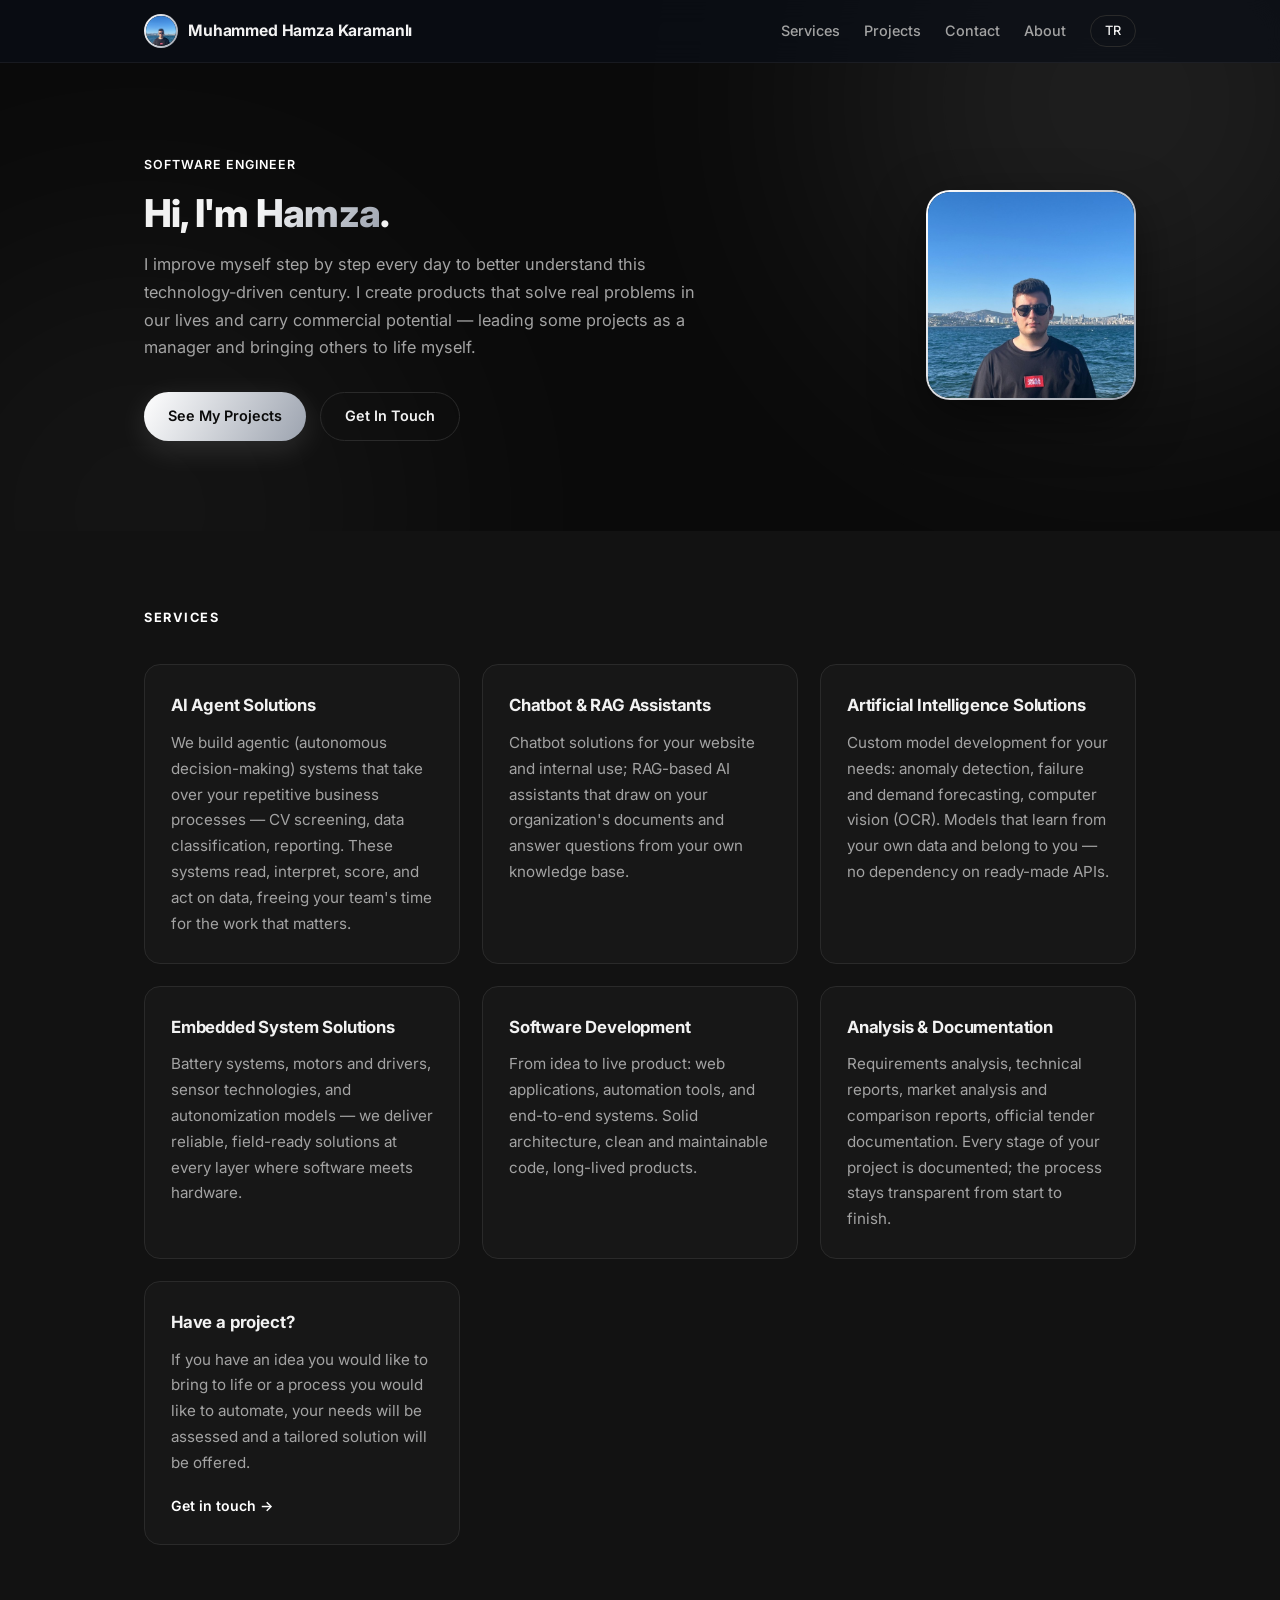
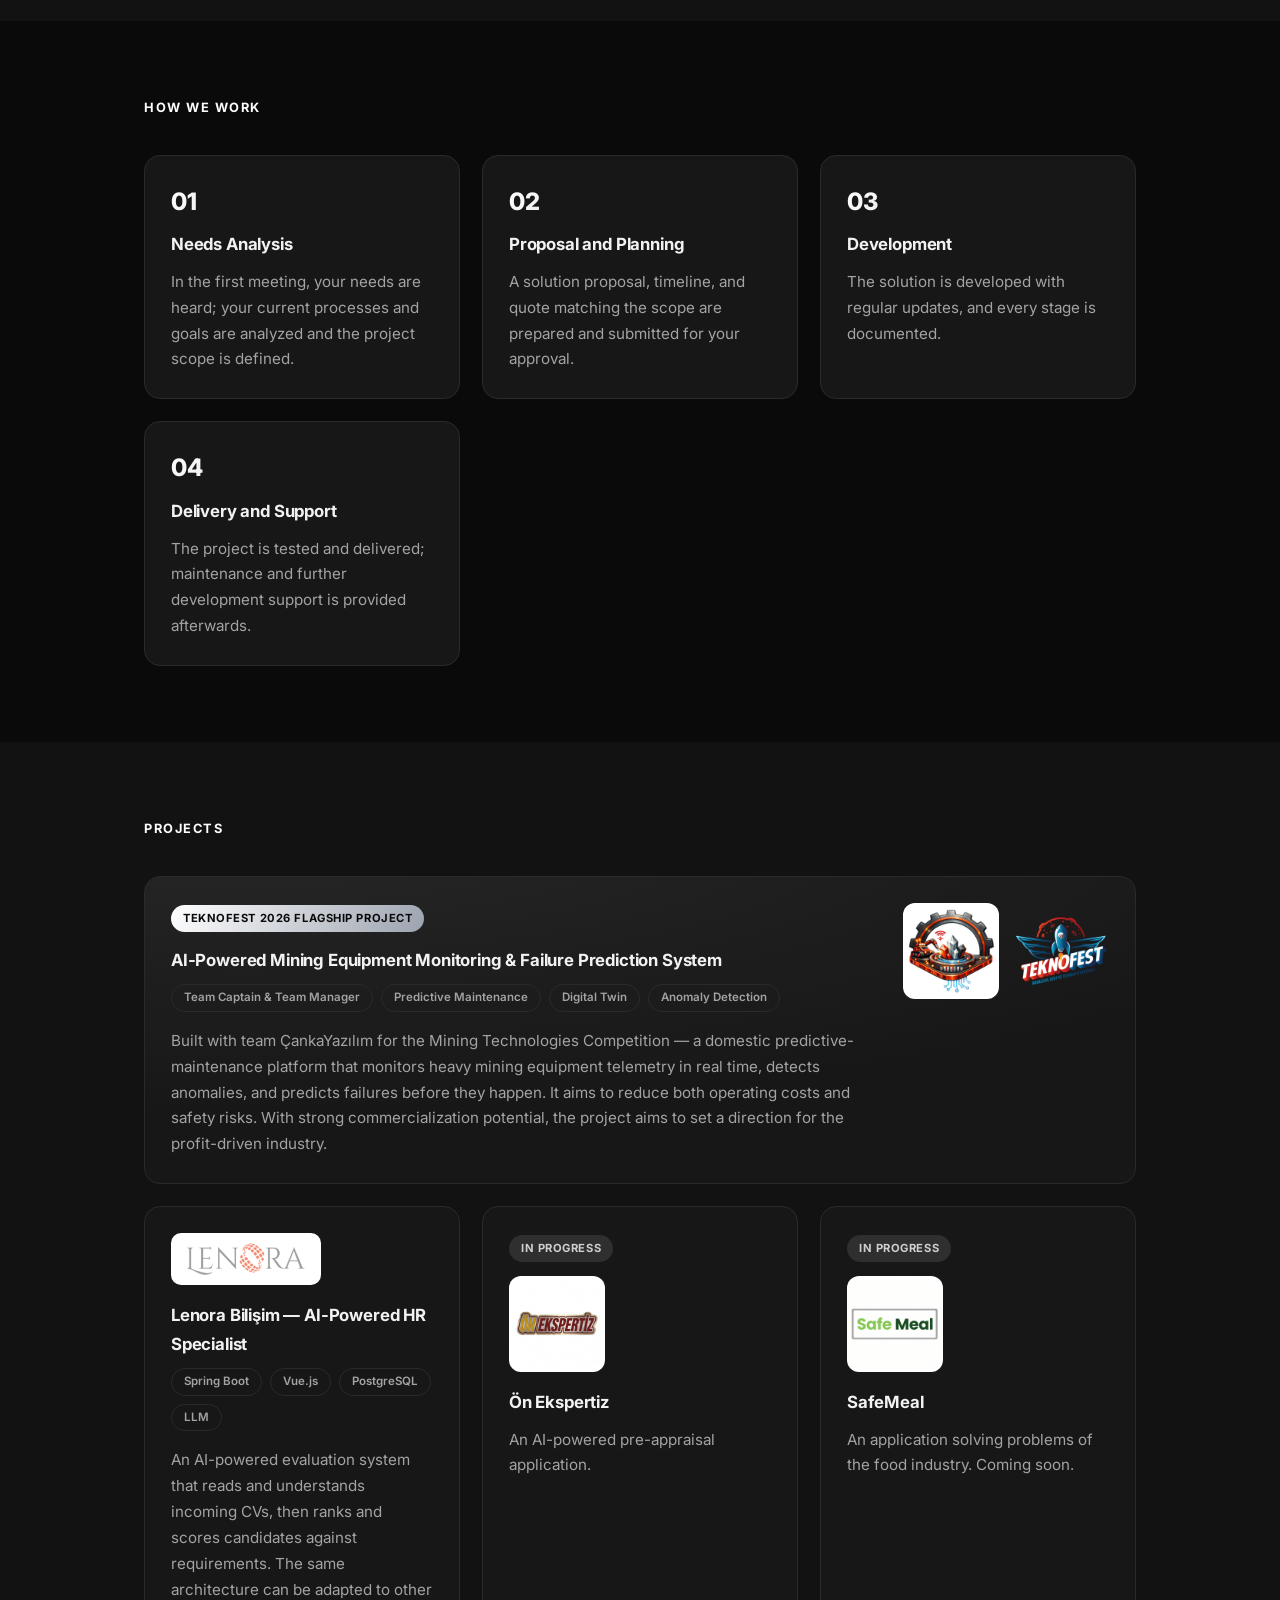
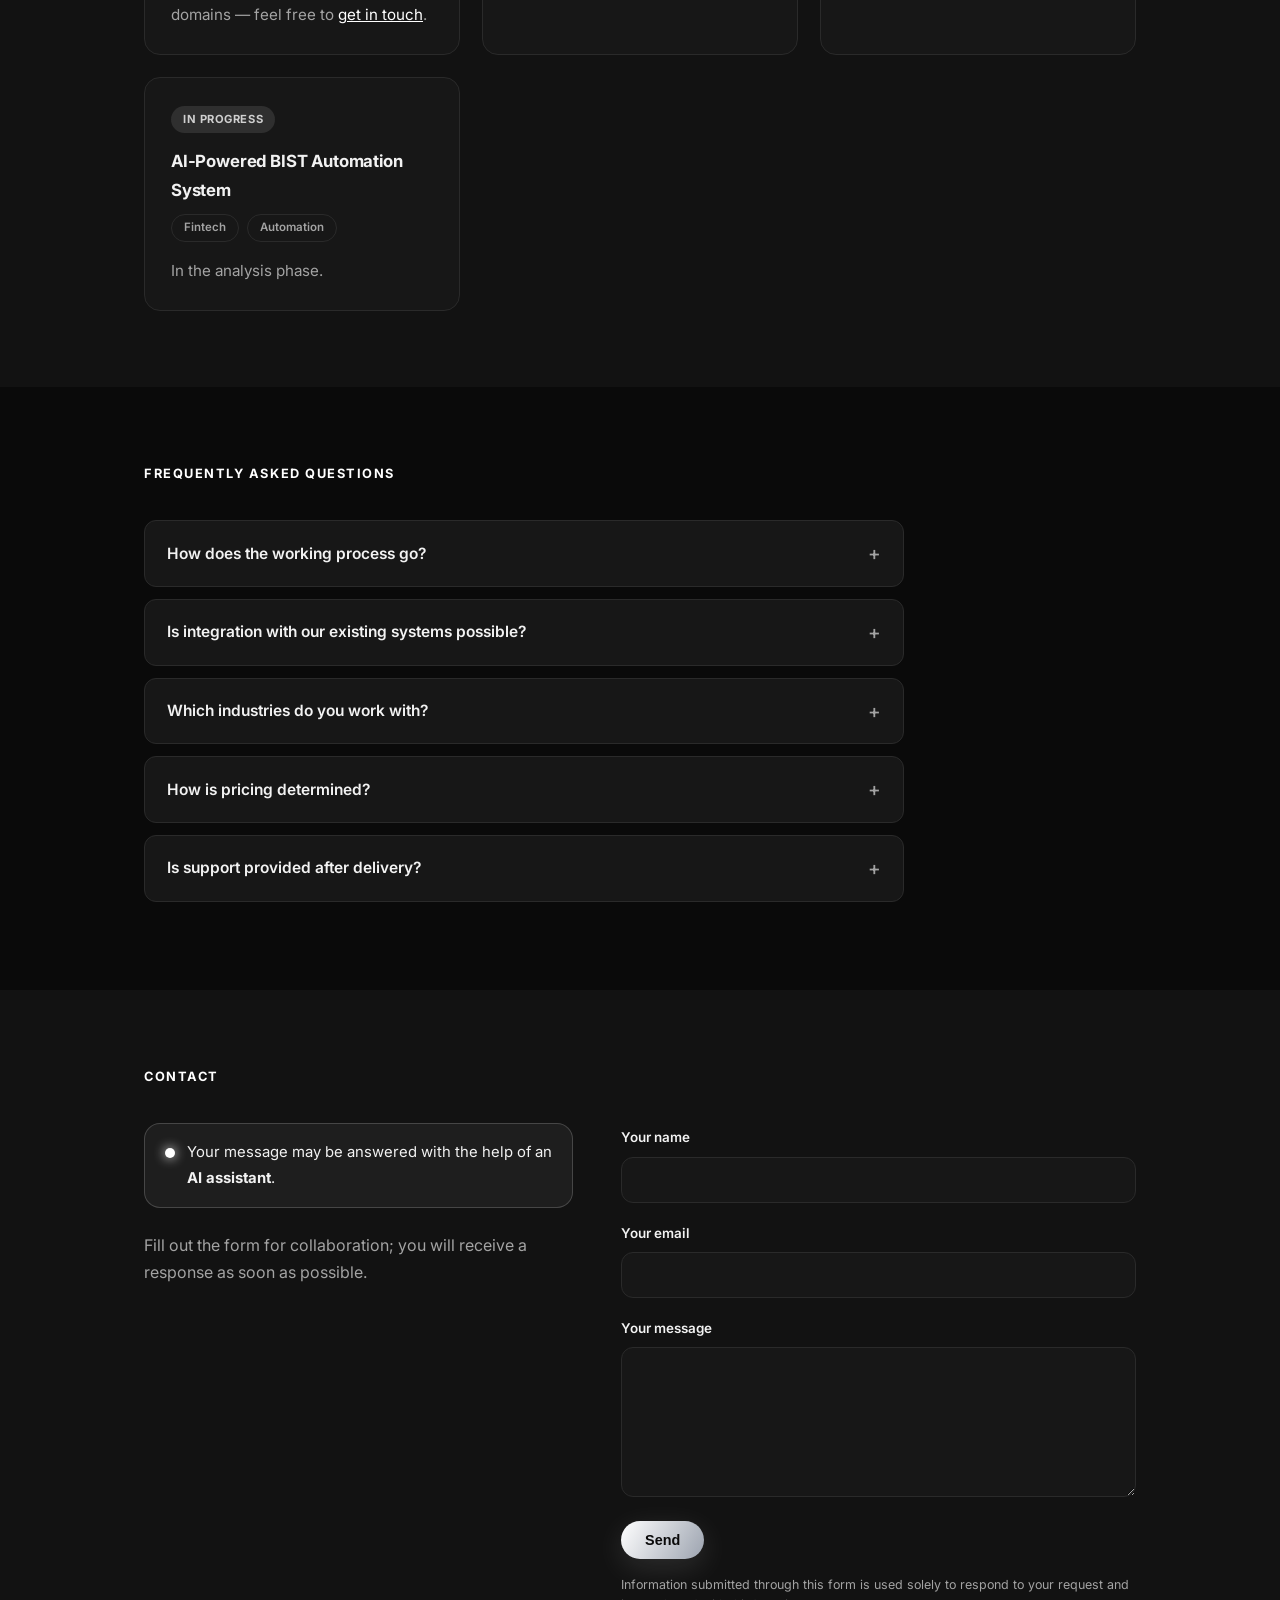
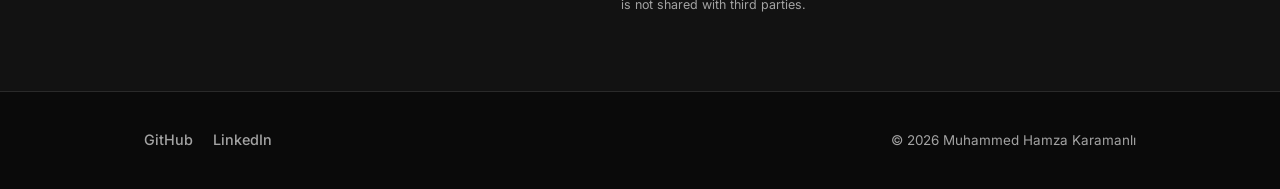
==== en/index.html @ 54dc90e9 "Kişisel website ilk sürüm: hizmetler, projeler, SSS, iletişim (TR+EN) Co-Authored-By: Claude Fable 5" ====
<!DOCTYPE html>
<html lang="en">
<head>
  <meta charset="UTF-8">
  <meta name="viewport" content="width=device-width, initial-scale=1.0">
  <title>Muhammed Hamza Karamanlı</title>
  <meta name="description" content="Muhammed Hamza Karamanlı — Software & AI Solutions. AI agent systems, chatbot & RAG assistants, embedded systems, and software development services.">
  <meta property="og:title" content="Muhammed Hamza Karamanlı — Software &amp; AI Solutions">
  <meta property="og:description" content="AI agent systems, chatbot &amp; RAG assistants, embedded systems, and software development services.">
  <meta property="og:type" content="website">
  <meta property="og:url" content="https://krmnlhmza.github.io/en/">
  <meta property="og:image" content="https://krmnlhmza.github.io/assets/profil.jpg">
  <meta name="twitter:card" content="summary">
  <link rel="icon" type="image/svg+xml" href="../assets/logo.svg">
  <link rel="preconnect" href="https://fonts.googleapis.com">
  <link rel="preconnect" href="https://fonts.gstatic.com" crossorigin>
  <link href="https://fonts.googleapis.com/css2?family=Inter:wght@400;500;600;700;800&display=swap" rel="stylesheet">
  <link rel="stylesheet" href="../style.css">
</head>
<body>

<nav>
  <div class="container">
    <a class="brand" href="#">
      <img src="../assets/profil.jpg" alt="Muhammed Hamza Karamanlı">
      Muhammed Hamza Karamanlı
    </a>
    <a href="#services">Services</a>
    <a href="#projects">Projects</a>
    <a href="#contact">Contact</a>
    <a href="about.html">About</a>
    <a class="lang" href="../">TR</a>
  </div>
</nav>

<header class="hero">
  <div class="glow glow-1"></div>
  <div class="glow glow-2"></div>
  <div class="container hero-inner">
    <div class="hero-text">
      <span class="eyebrow">Software Engineer</span>
      <h1>Hi, I'm <span class="grad">Hamza</span>.</h1>
      <p class="subtitle">I improve myself step by step every day to better understand this technology-driven century. I create products that solve real problems in our lives and carry commercial potential — leading some projects as a manager and bringing others to life myself.</p>
      <div class="cta">
        <a class="btn btn-primary" href="#projects">See My Projects</a>
        <a class="btn btn-ghost" href="#contact">Get In Touch</a>
      </div>
    </div>
    <img class="profile-photo" src="../assets/profil.jpg" alt="Muhammed Hamza Karamanlı">
  </div>
</header>

<section id="services" class="alt">
  <div class="container">
    <div class="section-head reveal">
      <div class="kicker">Services</div>
    </div>
    <div class="grid">
      <div class="card reveal">
        <h3>AI Agent Solutions</h3>
        <p class="desc">We build agentic (autonomous decision-making) systems that take over your repetitive business processes — CV screening, data classification, reporting. These systems read, interpret, score, and act on data, freeing your team's time for the work that matters.</p>
      </div>
      <div class="card reveal">
        <h3>Chatbot &amp; RAG Assistants</h3>
        <p class="desc">Chatbot solutions for your website and internal use; RAG-based AI assistants that draw on your organization's documents and answer questions from your own knowledge base.</p>
      </div>
      <div class="card reveal">
        <h3>Artificial Intelligence Solutions</h3>
        <p class="desc">Custom model development for your needs: anomaly detection, failure and demand forecasting, computer vision (OCR). Models that learn from your own data and belong to you — no dependency on ready-made APIs.</p>
      </div>
      <div class="card reveal">
        <h3>Embedded System Solutions</h3>
        <p class="desc">Battery systems, motors and drivers, sensor technologies, and autonomization models — we deliver reliable, field-ready solutions at every layer where software meets hardware.</p>
      </div>
      <div class="card reveal">
        <h3>Software Development</h3>
        <p class="desc">From idea to live product: web applications, automation tools, and end-to-end systems. Solid architecture, clean and maintainable code, long-lived products.</p>
      </div>
      <div class="card reveal">
        <h3>Analysis &amp; Documentation</h3>
        <p class="desc">Requirements analysis, technical reports, market analysis and comparison reports, official tender documentation. Every stage of your project is documented; the process stays transparent from start to finish.</p>
      </div>
      <div class="card reveal">
        <h3>Have a project?</h3>
        <p class="desc">If you have an idea you would like to bring to life or a process you would like to automate, your needs will be assessed and a tailored solution will be offered.</p>
        <div class="links"><a href="#contact">Get in touch →</a></div>
      </div>
    </div>
  </div>
</section>

<section id="process">
  <div class="container">
    <div class="section-head reveal">
      <div class="kicker">How We Work</div>
    </div>
    <div class="grid">
      <div class="card reveal">
        <div class="step-num">01</div>
        <h3>Needs Analysis</h3>
        <p class="desc">In the first meeting, your needs are heard; your current processes and goals are analyzed and the project scope is defined.</p>
      </div>
      <div class="card reveal">
        <div class="step-num">02</div>
        <h3>Proposal and Planning</h3>
        <p class="desc">A solution proposal, timeline, and quote matching the scope are prepared and submitted for your approval.</p>
      </div>
      <div class="card reveal">
        <div class="step-num">03</div>
        <h3>Development</h3>
        <p class="desc">The solution is developed with regular updates, and every stage is documented.</p>
      </div>
      <div class="card reveal">
        <div class="step-num">04</div>
        <h3>Delivery and Support</h3>
        <p class="desc">The project is tested and delivered; maintenance and further development support is provided afterwards.</p>
      </div>
    </div>
  </div>
</section>

<section id="projects" class="alt">
  <div class="container">
    <div class="section-head reveal">
      <div class="kicker">Projects</div>
    </div>
    <div class="grid">

      <div class="card featured reveal">
        <div class="card-top">
          <div class="text">
            <div><span class="badge">TEKNOFEST 2026 Flagship Project</span></div>
            <h3>AI-Powered Mining Equipment Monitoring &amp; Failure Prediction System</h3>
            <div class="chips">
              <span class="chip">Team Captain &amp; Team Manager</span>
              <span class="chip">Predictive Maintenance</span>
              <span class="chip">Digital Twin</span>
              <span class="chip">Anomaly Detection</span>
            </div>
            <p class="desc">Built with team ÇankaYazılım for the Mining Technologies Competition — a domestic predictive-maintenance platform that monitors heavy mining equipment telemetry in real time, detects anomalies, and predicts failures before they happen. It aims to reduce both operating costs and safety risks. With strong commercialization potential, the project aims to set a direction for the profit-driven industry.</p>
          </div>
          <div class="logo-row">
            <img class="project-logo" src="../assets/maden-proje-logo.jpg" alt="Project logo">
            <img class="project-logo" src="../assets/teknofest-logo.png" alt="TEKNOFEST logo">
          </div>
        </div>
      </div>

      <div class="card reveal">
        <img class="company-logo card-logo-top" src="../assets/lenora-logo.png" alt="Lenora Bilişim logo">
        <h3>Lenora Bilişim — AI-Powered HR Specialist</h3>
        <div class="chips">
          <span class="chip">Spring Boot</span>
          <span class="chip">Vue.js</span>
          <span class="chip">PostgreSQL</span>
          <span class="chip">LLM</span>
        </div>
        <p class="desc">An AI-powered evaluation system that reads and understands incoming CVs, then ranks and scores candidates against requirements. The same architecture can be adapted to other domains — feel free to <a href="#contact" style="color: var(--accent);">get in touch</a>.</p>
      </div>

      <div class="card reveal">
        <div><span class="badge soft">In Progress</span></div>
        <img class="project-logo card-logo-top" src="../assets/on-ekspertiz-logo.png" alt="Ön Ekspertiz logo">
        <h3>Ön Ekspertiz</h3>
        <p class="desc">An AI-powered pre-appraisal application.</p>
      </div>

      <div class="card reveal">
        <div><span class="badge soft">In Progress</span></div>
        <img class="project-logo card-logo-top" src="../assets/safemeal-logo.png" alt="SafeMeal logo">
        <h3>SafeMeal</h3>
        <p class="desc">An application solving problems of the food industry. Coming soon.</p>
      </div>

      <div class="card reveal">
        <div><span class="badge soft">In Progress</span></div>
        <h3>AI-Powered BIST Automation System</h3>
        <div class="chips">
          <span class="chip">Fintech</span>
          <span class="chip">Automation</span>
        </div>
        <p class="desc">In the analysis phase.</p>
      </div>

    </div>
  </div>
</section>

<section id="faq">
  <div class="container">
    <div class="section-head reveal">
      <div class="kicker">Frequently Asked Questions</div>
    </div>
    <div class="reveal" style="max-width: 760px;">
      <details class="faq">
        <summary>How does the working process go?</summary>
        <p>The process starts with a needs analysis; once the scope is clear, a proposal is submitted, and development begins after approval. See the "How We Work" section for details.</p>
      </details>
      <details class="faq">
        <summary>Is integration with our existing systems possible?</summary>
        <p>Yes. Solutions are designed to integrate with the software and hardware infrastructure you already use.</p>
      </details>
      <details class="faq">
        <summary>Which industries do you work with?</summary>
        <p>The solutions are industry-independent; projects have been delivered in mining, human resources, food, and finance so far.</p>
      </details>
      <details class="faq">
        <summary>How is pricing determined?</summary>
        <p>Pricing is determined after the needs analysis, based on the project's scope and duration; a tailored quote is provided for each project.</p>
      </details>
      <details class="faq">
        <summary>Is support provided after delivery?</summary>
        <p>Yes. Maintenance, bug fixing, and further development support is provided after delivery.</p>
      </details>
    </div>
  </div>
</section>

<section id="contact" class="alt">
  <div class="container">
    <div class="section-head reveal">
      <div class="kicker">Contact</div>
    </div>
    <div class="contact-wrap">
      <div class="reveal">
        <div class="note">
          <span class="dot"></span>
          <span>Your message may be answered with the help of an <strong>AI assistant</strong>.</span>
        </div>
        <p>Fill out the form for collaboration; you will receive a response as soon as possible.</p>
      </div>
      <form class="reveal" action="https://formspree.io/f/FORM_ID_BURAYA" method="POST">
        <div>
          <label for="name">Your name</label>
          <input type="text" id="name" name="name" required>
        </div>
        <div>
          <label for="email">Your email</label>
          <input type="email" id="email" name="email" required>
        </div>
        <div>
          <label for="message">Your message</label>
          <textarea id="message" name="message" required></textarea>
        </div>
        <button class="btn btn-primary" type="submit">Send</button>
        <p class="form-note">Information submitted through this form is used solely to respond to your request and is not shared with third parties.</p>
      </form>
    </div>
  </div>
</section>

<footer>
  <div class="container">
    <a href="https://github.com/krmnlhmza" target="_blank" rel="noopener">GitHub</a>
    <a href="https://www.linkedin.com/in/krmnlhmza" target="_blank" rel="noopener">LinkedIn</a>
    <span class="copy">© 2026 Muhammed Hamza Karamanlı</span>
  </div>
</footer>

<script>
  const observer = new IntersectionObserver((entries) => {
    entries.forEach((e) => {
      if (e.isIntersecting) {
        e.target.classList.add("visible");
        observer.unobserve(e.target);
      }
    });
  }, { threshold: 0.12 });
  document.querySelectorAll(".reveal").forEach((el) => observer.observe(el));
</script>

</body>
</html>
---- style.css ----
/* Modern koyu tema portföy — Muhammed Hamza Karamanlı */
:root {
  --bg: #0a0a0a;
  --bg-soft: #121212;
  --card: #171717;
  --card-border: #2a2a2a;
  --text: #f2f2f2;
  --muted: #a3a3a3;
  --accent: #ffffff;
  --accent-2: #cfcfcf;
  --gradient: linear-gradient(120deg, #ffffff, #9ca3af);
  --maxw: 1040px;
  --radius: 16px;
}

* { box-sizing: border-box; margin: 0; padding: 0; }

html { scroll-behavior: smooth; }

body {
  font-family: "Inter", "Segoe UI", -apple-system, BlinkMacSystemFont, sans-serif;
  background: var(--bg);
  color: var(--text);
  line-height: 1.7;
  font-size: 16px;
  overflow-x: hidden;
}

::selection { background: rgba(255, 255, 255, .25); }

.container {
  max-width: var(--maxw);
  margin: 0 auto;
  padding: 0 24px;
  width: 100%;
}

/* ---------- Nav ---------- */
nav {
  position: fixed;
  top: 0; left: 0; right: 0;
  z-index: 100;
  backdrop-filter: blur(14px);
  -webkit-backdrop-filter: blur(14px);
  background: rgba(11, 15, 23, .72);
  border-bottom: 1px solid rgba(255, 255, 255, .06);
}

nav .container {
  display: flex;
  align-items: center;
  gap: 8px 24px;
  height: 62px;
  flex-wrap: wrap;
}

nav .brand {
  display: inline-flex;
  align-items: center;
  gap: 10px;
  font-weight: 700;
  font-size: .98rem;
  letter-spacing: -.01em;
  text-decoration: none;
  color: var(--text);
  margin-right: auto;
}

nav .brand img {
  height: 34px;
  width: 34px;
  border-radius: 50%;
  object-fit: cover;
  border: 2px solid transparent;
  background:
    linear-gradient(var(--bg), var(--bg)) padding-box,
    var(--gradient) border-box;
}

nav a {
  color: var(--muted);
  text-decoration: none;
  font-size: .9rem;
  font-weight: 500;
  transition: color .2s;
}

nav a:hover { color: var(--text); }

nav .lang {
  border: 1px solid var(--card-border);
  border-radius: 999px;
  padding: 4px 14px;
  color: var(--text);
  font-size: .8rem;
  transition: border-color .2s, background .2s;
}

nav .lang:hover { border-color: var(--accent); background: rgba(255,255,255,.06); }

/* ---------- Hero ---------- */
header.hero {
  position: relative;
  padding: 150px 0 90px;
  overflow: hidden;
}

.glow {
  position: absolute;
  width: 560px; height: 560px;
  border-radius: 50%;
  filter: blur(130px);
  opacity: .1;
  pointer-events: none;
}

.glow-1 { background: #d4d4d4; top: -180px; right: -120px; }
.glow-2 { background: #737373; bottom: -260px; left: -140px; }

.hero-inner {
  display: flex;
  align-items: center;
  gap: 56px;
  position: relative;
  z-index: 1;
}

.hero-text { flex: 1; }

.eyebrow {
  display: inline-block;
  font-size: .78rem;
  font-weight: 600;
  letter-spacing: .08em;
  text-transform: uppercase;
  color: var(--accent);
  margin-bottom: 14px;
}

.hero-text h1 {
  font-size: clamp(1.45rem, 4.2vw, 2.4rem);
  font-weight: 800;
  letter-spacing: -.02em;
  line-height: 1.25;
  margin-bottom: 14px;
}

.hero-text h1 .grad {
  background: var(--gradient);
  -webkit-background-clip: text;
  background-clip: text;
  color: transparent;
  white-space: nowrap;
}

.hero-text .subtitle {
  color: var(--muted);
  font-size: 1.02rem;
  max-width: 560px;
  margin-bottom: 30px;
}

.profile-photo {
  width: 210px;
  height: 210px;
  object-fit: cover;
  border-radius: 24px;
  border: 2px solid transparent;
  background:
    linear-gradient(var(--bg), var(--bg)) padding-box,
    var(--gradient) border-box;
  box-shadow: 0 18px 50px rgba(0, 0, 0, .5);
  flex-shrink: 0;
}

.cta {
  display: flex;
  gap: 14px;
  flex-wrap: wrap;
}

.btn {
  display: inline-flex;
  align-items: center;
  gap: 8px;
  padding: 11px 24px;
  border-radius: 999px;
  font-weight: 600;
  font-size: .9rem;
  text-decoration: none;
  transition: transform .2s, box-shadow .2s, background .2s, border-color .2s;
}

.btn-primary {
  background: var(--gradient);
  color: #0a0a0a;
  box-shadow: 0 8px 30px rgba(255, 255, 255, .12);
}

.btn-primary:hover { transform: translateY(-2px); box-shadow: 0 12px 36px rgba(255,255,255,.2); }

.btn-ghost {
  border: 1px solid var(--card-border);
  color: var(--text);
}

.btn-ghost:hover { border-color: var(--accent); background: rgba(255,255,255,.06); transform: translateY(-2px); }

/* ---------- Bölümler ---------- */
section {
  padding: 76px 0;
  scroll-margin-top: 66px;
}

section.alt { background: var(--bg-soft); }

.section-head { margin-bottom: 36px; }

.section-head .kicker {
  font-size: .8rem;
  font-weight: 700;
  letter-spacing: .12em;
  text-transform: uppercase;
  color: var(--accent);
}

p { color: var(--muted); }

p strong, li strong { color: var(--text); }

/* ---------- Kartlar ---------- */
.grid {
  display: grid;
  grid-template-columns: repeat(auto-fit, minmax(300px, 1fr));
  gap: 22px;
}

.card {
  background: var(--card);
  border: 1px solid var(--card-border);
  border-radius: var(--radius);
  padding: 26px;
  transition: transform .25s, border-color .25s, box-shadow .25s;
  display: flex;
  flex-direction: column;
}

.card:hover {
  transform: translateY(-5px);
  border-color: rgba(255, 255, 255, .35);
  box-shadow: 0 18px 44px rgba(0, 0, 0, .45);
}

.card.featured {
  grid-column: 1 / -1;
  background:
    radial-gradient(1200px 300px at 10% -20%, rgba(255,255,255,.07), transparent),
    var(--card);
}

.card h3 {
  font-size: 1.05rem;
  font-weight: 700;
  letter-spacing: -.01em;
  margin-bottom: 10px;
  color: var(--text);
}

.card .desc { flex: 1; margin-bottom: 18px; font-size: .95rem; }

.card .desc:last-child { margin-bottom: 0; }

.card-top {
  display: flex;
  align-items: flex-start;
  justify-content: space-between;
  gap: 20px;
}

.card-top .text { flex: 1; min-width: 220px; }

.project-logo {
  height: 96px;
  width: auto;
  max-width: 150px;
  object-fit: contain;
  border-radius: 12px;
  flex-shrink: 0;
}

.logo-row {
  display: flex;
  align-items: center;
  gap: 14px;
  flex-shrink: 0;
}

.badge {
  display: inline-block;
  font-size: .7rem;
  font-weight: 700;
  letter-spacing: .05em;
  text-transform: uppercase;
  background: var(--gradient);
  color: #0a0a0a;
  border-radius: 999px;
  padding: 4px 12px;
  margin-bottom: 14px;
}

.badge.soft {
  background: rgba(255, 255, 255, .1);
  color: var(--accent-2);
}

.chips { display: flex; flex-wrap: wrap; gap: 8px; margin-bottom: 16px; }

.chip {
  font-size: .72rem;
  font-weight: 600;
  color: var(--muted);
  border: 1px solid var(--card-border);
  border-radius: 999px;
  padding: 3px 12px;
}

.card .links { display: flex; gap: 18px; flex-wrap: wrap; }

.card .links a {
  color: var(--accent);
  font-weight: 600;
  font-size: .88rem;
  text-decoration: none;
}

.card .links a:hover { text-decoration: underline; }

/* Kart içi üstte duran logo */
.card-logo-top {
  align-self: flex-start;
  margin-bottom: 16px;
}

/* ---------- Süreç adımları ---------- */
.step-num {
  font-size: 1.5rem;
  font-weight: 800;
  background: var(--gradient);
  -webkit-background-clip: text;
  background-clip: text;
  color: transparent;
  margin-bottom: 8px;
}

/* ---------- SSS ---------- */
details.faq {
  background: var(--card);
  border: 1px solid var(--card-border);
  border-radius: 12px;
  padding: 16px 22px;
  margin-bottom: 12px;
}

details.faq summary {
  cursor: pointer;
  font-weight: 600;
  color: var(--text);
  font-size: .97rem;
  list-style: none;
  display: flex;
  align-items: center;
  justify-content: space-between;
  gap: 16px;
}

details.faq summary::-webkit-details-marker { display: none; }

details.faq summary::after {
  content: "+";
  color: var(--muted);
  font-size: 1.2rem;
  font-weight: 500;
  flex-shrink: 0;
}

details.faq[open] summary::after { content: "−"; }

details.faq p { margin-top: 12px; font-size: .93rem; }

/* ---------- Form alt notu ---------- */
.form-note {
  font-size: .78rem;
  color: var(--muted);
  line-height: 1.6;
}

/* ---------- Zaman çizelgesi (deneyim) ---------- */
.timeline { position: relative; padding-left: 30px; }

.timeline::before {
  content: "";
  position: absolute;
  left: 7px; top: 6px; bottom: 6px;
  width: 2px;
  background: linear-gradient(var(--accent), var(--accent-2));
  border-radius: 2px;
  opacity: .5;
}

.timeline .item { position: relative; padding-bottom: 36px; }

.timeline .item:last-child { padding-bottom: 0; }

.timeline .item::before {
  content: "";
  position: absolute;
  left: -30px; top: 7px;
  width: 16px; height: 16px;
  border-radius: 50%;
  background: var(--bg);
  border: 3px solid var(--accent);
}

.timeline .item-row {
  display: flex;
  align-items: center;
  justify-content: space-between;
  gap: 20px;
}

.company-logo {
  height: 52px;
  width: auto;
  max-width: 150px;
  object-fit: contain;
  border-radius: 10px;
  flex-shrink: 0;
  background: #ffffff;
  padding: 6px 12px;
}

.timeline h3 { font-size: 1.02rem; font-weight: 700; color: var(--text); }

.timeline .meta {
  font-size: .84rem;
  color: var(--accent);
  font-weight: 600;
  margin: 4px 0 8px;
}

/* ---------- İletişim ---------- */
.contact-wrap {
  display: grid;
  grid-template-columns: 1fr 1.2fr;
  gap: 48px;
  align-items: start;
}

.note {
  display: flex;
  align-items: flex-start;
  gap: 12px;
  background: rgba(255, 255, 255, .05);
  border: 1px solid rgba(255, 255, 255, .18);
  border-radius: var(--radius);
  padding: 16px 20px;
  color: var(--text);
  font-size: .93rem;
  margin-bottom: 24px;
}

.note .dot {
  flex-shrink: 0;
  width: 10px; height: 10px;
  margin-top: 8px;
  border-radius: 50%;
  background: var(--accent);
  box-shadow: 0 0 12px var(--accent);
  animation: pulse 2s infinite;
}

@keyframes pulse {
  0%, 100% { opacity: 1; }
  50% { opacity: .35; }
}

form { display: flex; flex-direction: column; gap: 16px; }

label { font-size: .84rem; font-weight: 600; color: var(--text); }

input, textarea {
  width: 100%;
  margin-top: 6px;
  padding: 13px 16px;
  background: var(--card);
  border: 1px solid var(--card-border);
  border-radius: 12px;
  color: var(--text);
  font-family: inherit;
  font-size: .93rem;
  transition: border-color .2s, box-shadow .2s;
}

input:focus, textarea:focus {
  outline: none;
  border-color: var(--accent);
  box-shadow: 0 0 0 3px rgba(255, 255, 255, .1);
}

textarea { min-height: 150px; resize: vertical; }

form button {
  align-self: flex-start;
  border: none;
  cursor: pointer;
}

/* ---------- Footer ---------- */
footer {
  border-top: 1px solid var(--card-border);
  padding: 36px 0;
}

footer .container {
  display: flex;
  align-items: center;
  gap: 20px;
  flex-wrap: wrap;
}

footer a {
  color: var(--muted);
  text-decoration: none;
  font-weight: 500;
  font-size: .9rem;
  transition: color .2s;
}

footer a:hover { color: var(--accent); }

footer .copy { margin-left: auto; color: var(--muted); font-size: .84rem; }

/* ---------- Açılış animasyonu ---------- */
.reveal {
  opacity: 0;
  transform: translateY(26px);
  transition: opacity .7s ease, transform .7s ease;
}

.reveal.visible { opacity: 1; transform: none; }

/* ---------- Responsive ---------- */
@media (max-width: 760px) {
  .contact-wrap { grid-template-columns: 1fr; gap: 28px; }
  header.hero { padding: 130px 0 70px; }
  .hero-inner { flex-direction: column-reverse; align-items: flex-start; gap: 30px; }
  .profile-photo { width: 150px; height: 150px; }
  nav .container { height: auto; padding-top: 12px; padding-bottom: 12px; }
  section { padding: 56px 0; scroll-margin-top: 110px; }
  .card-top { flex-direction: column-reverse; }
  .project-logo { height: 72px; }
}
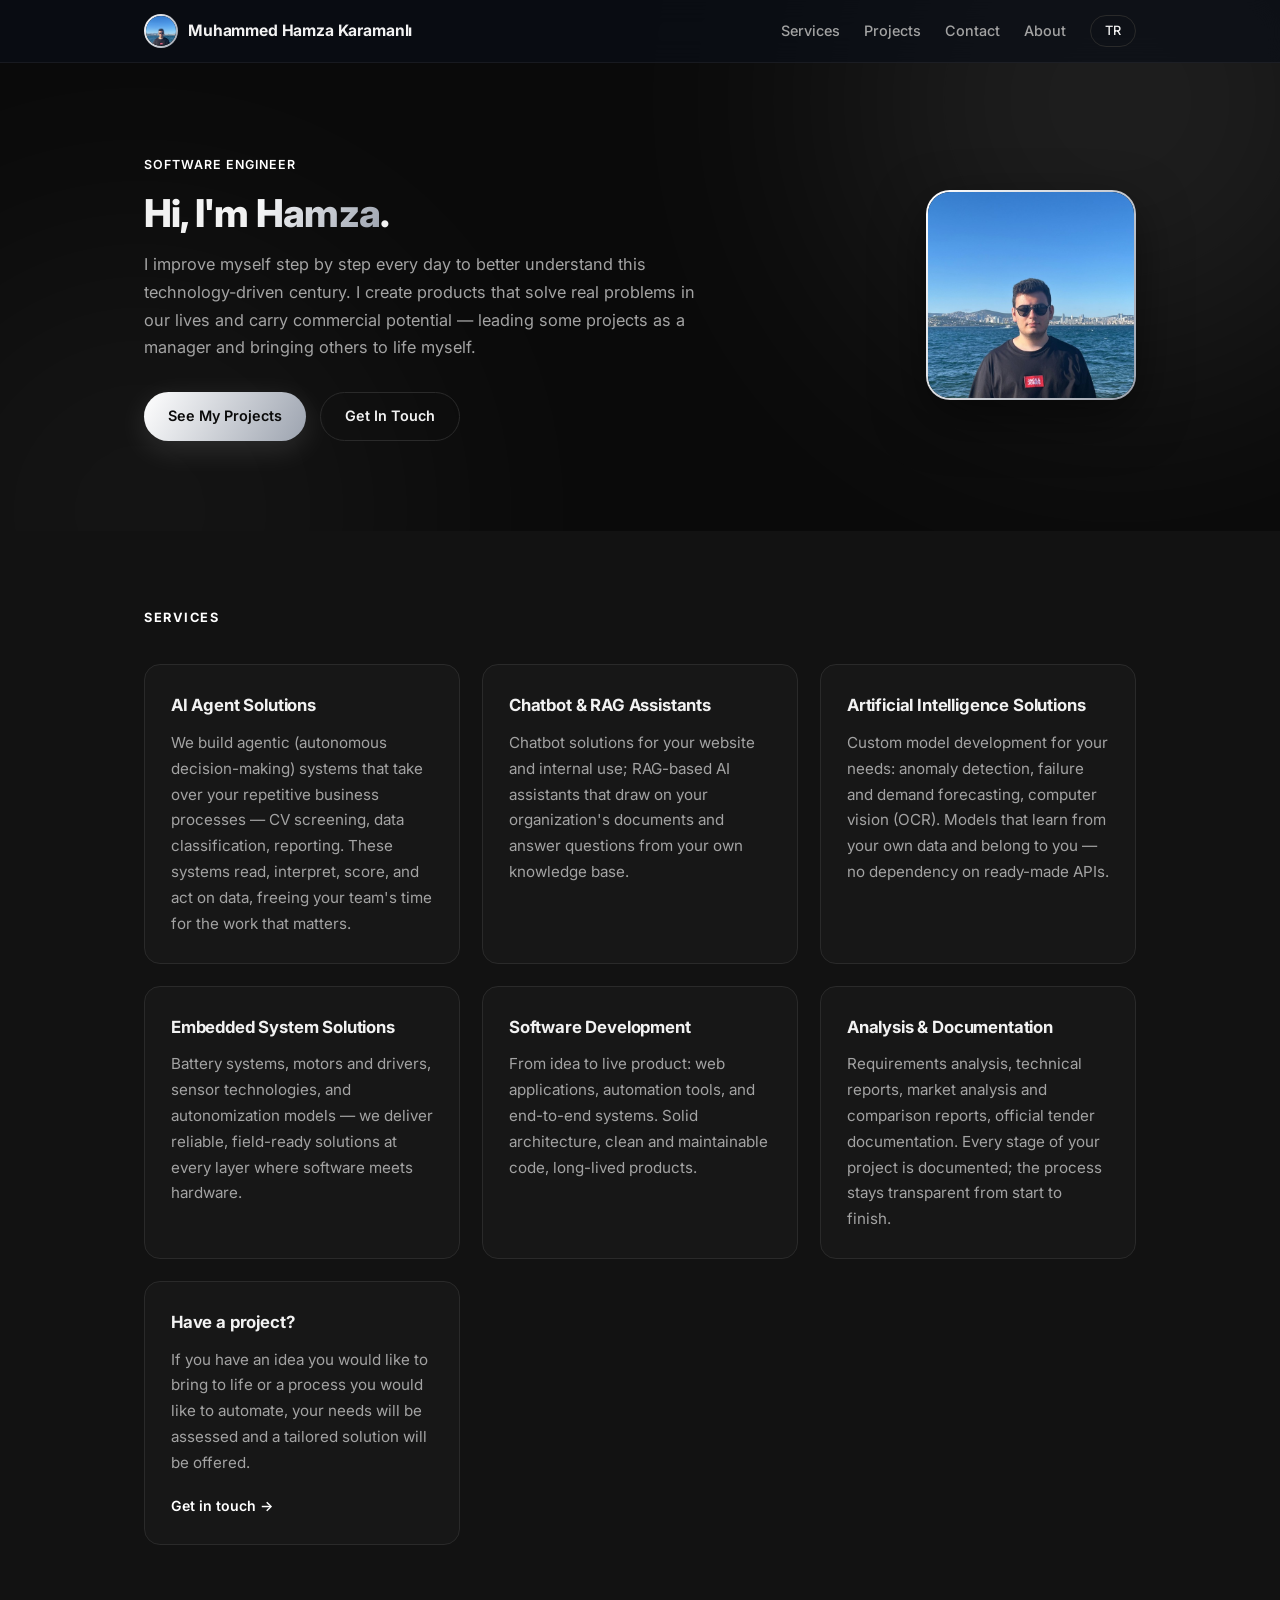
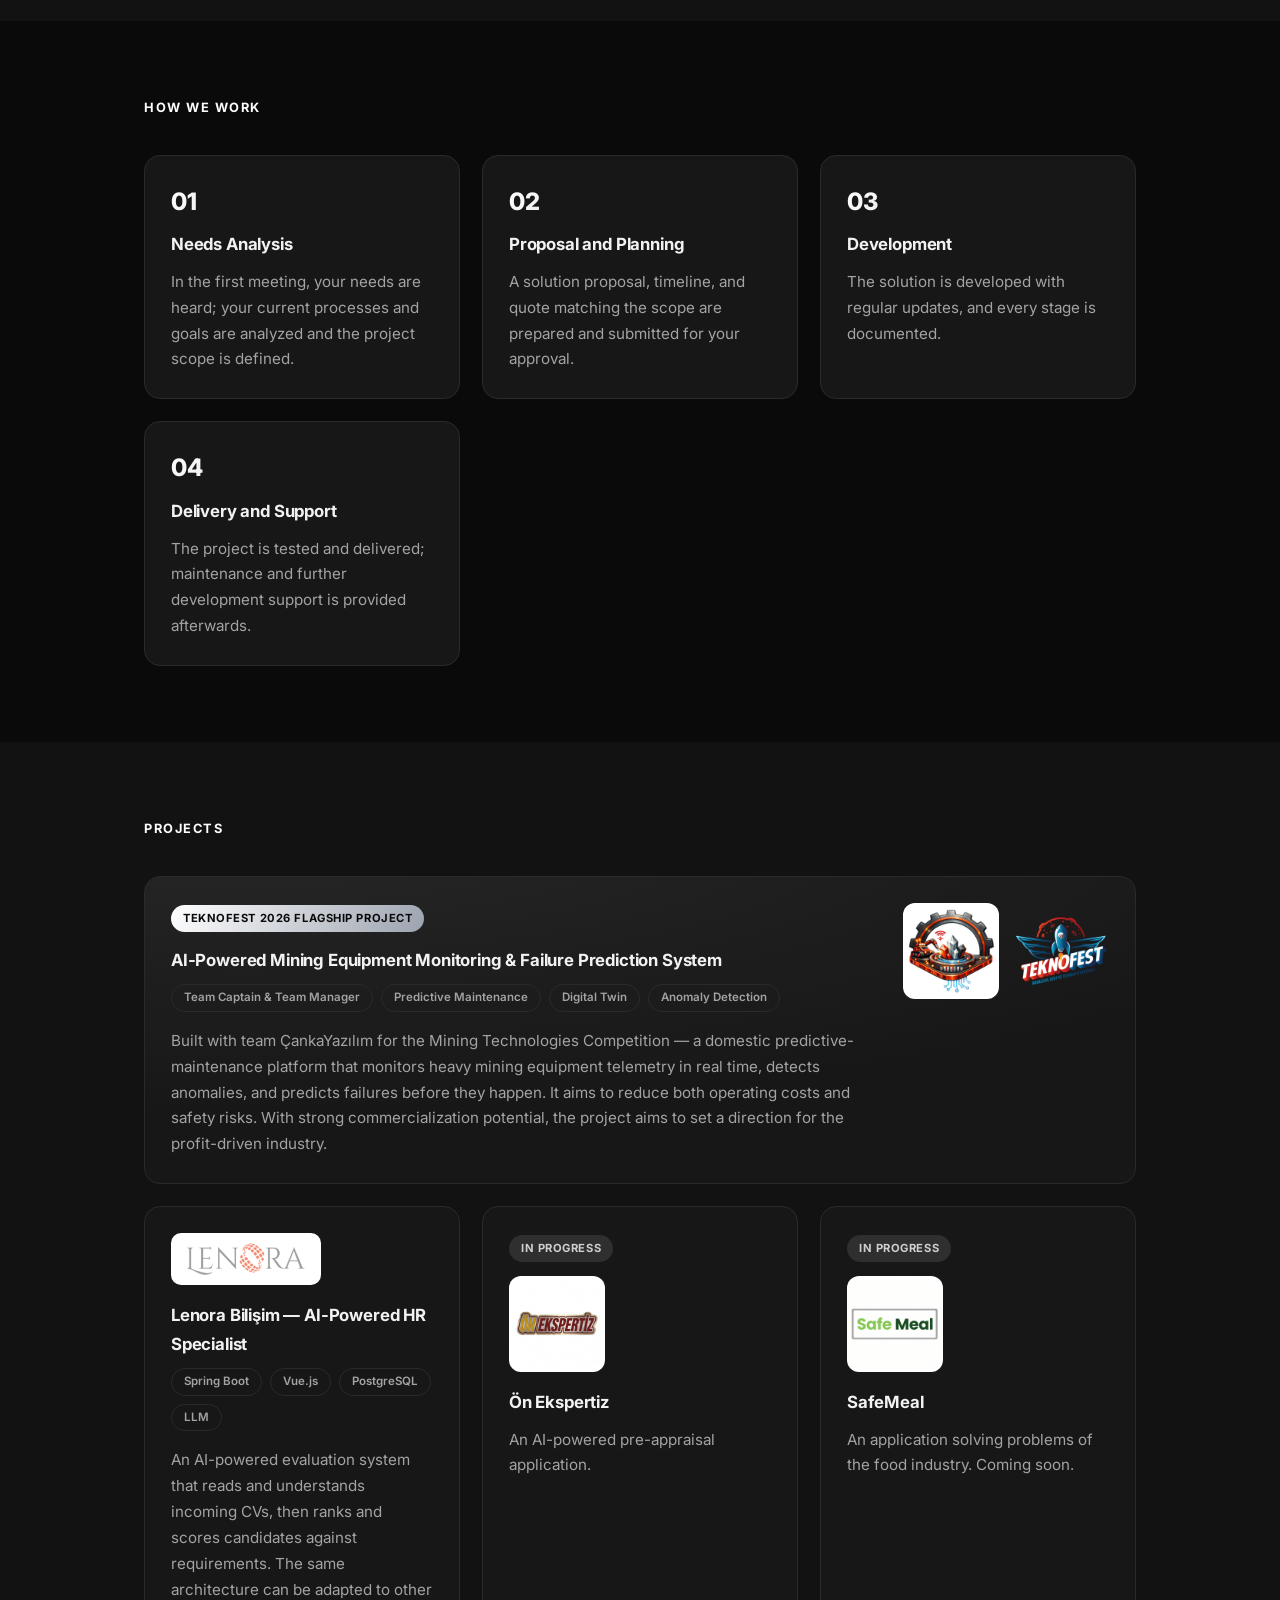
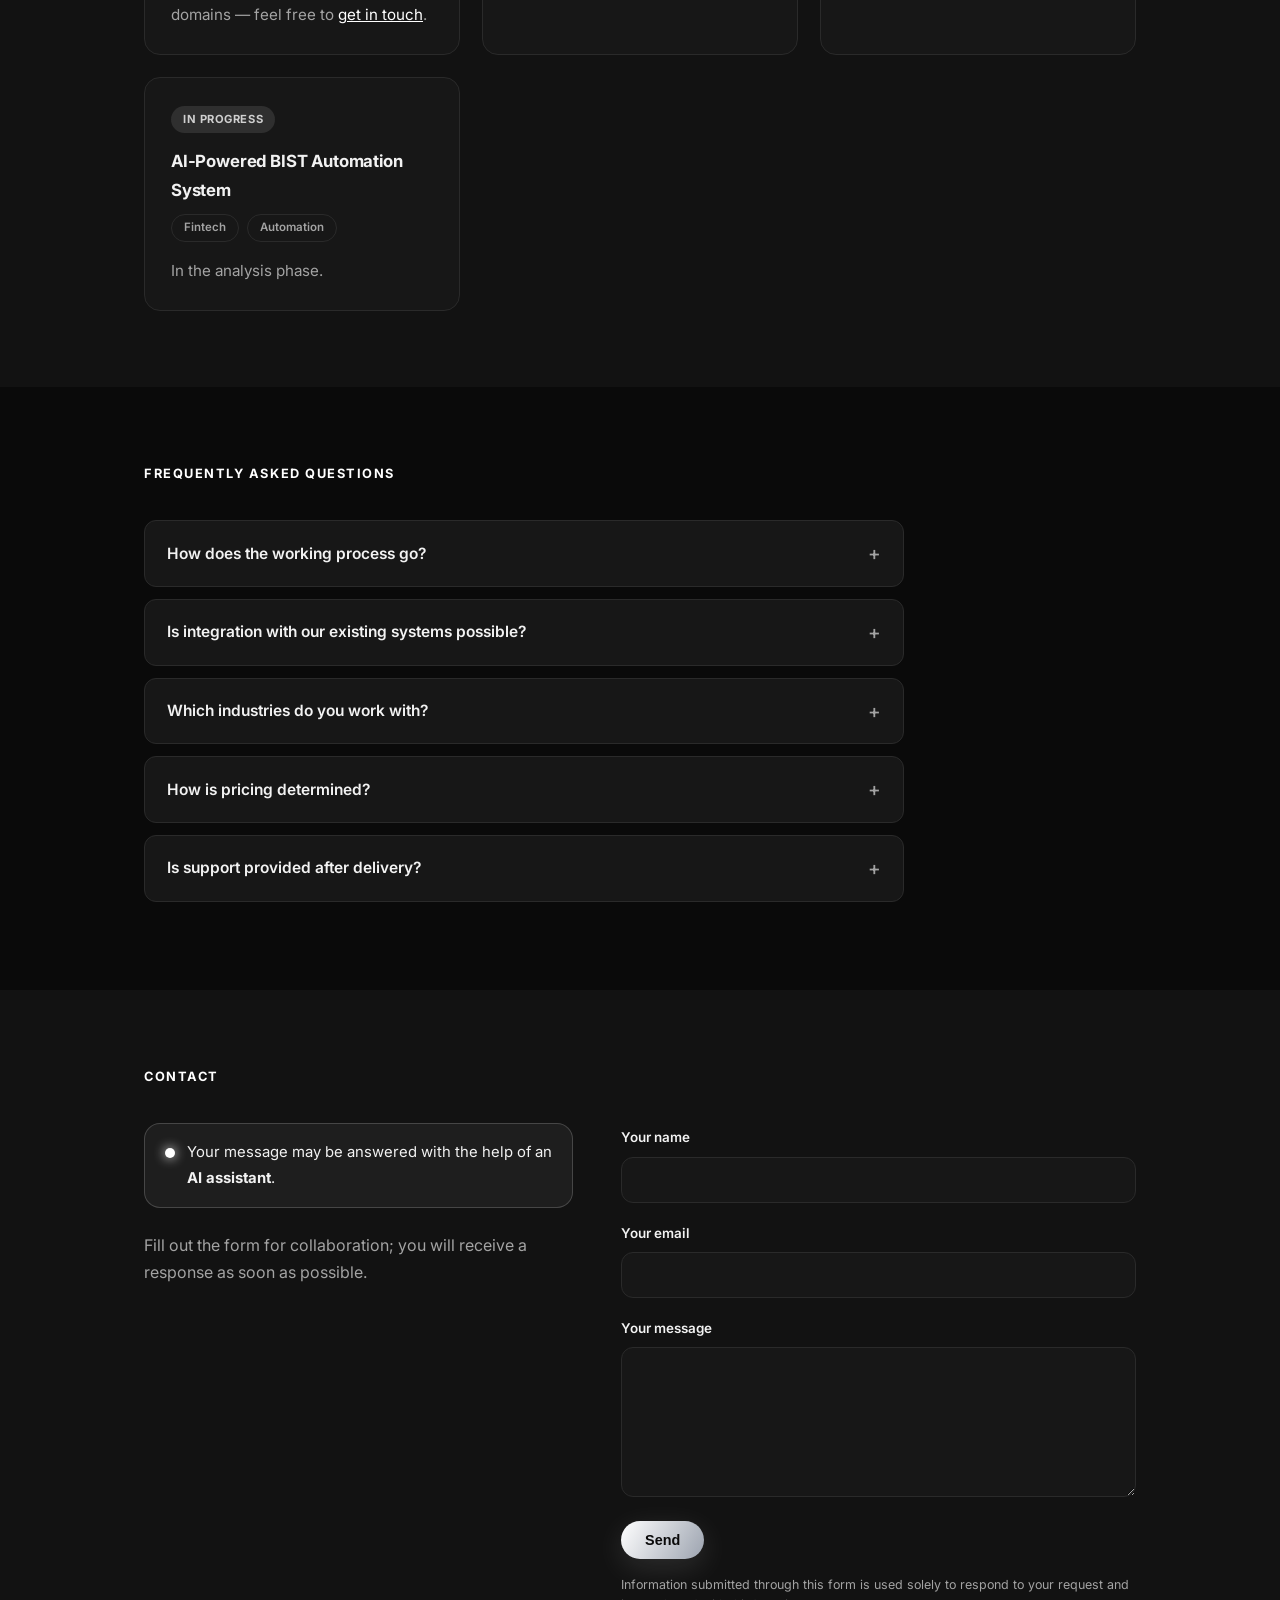
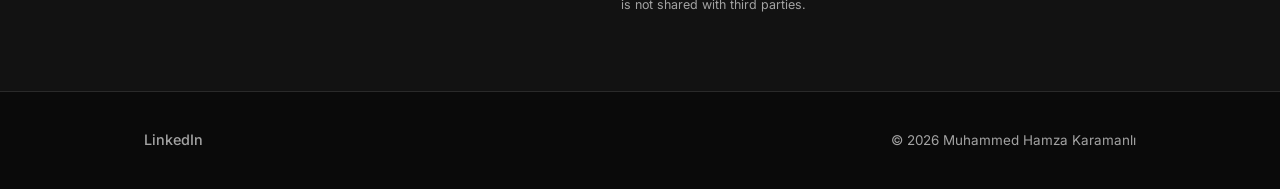
==== commit cd690a7c: "Footer'dan GitHub linki kaldırıldı Co-Authored-By: Claude Fable 5 <noreply@anthropic.com>" ====
--- a/en/index.html
+++ b/en/index.html
@@ -251,7 +251,6 @@
 
 <footer>
   <div class="container">
-    <a href="https://github.com/krmnlhmza" target="_blank" rel="noopener">GitHub</a>
     <a href="https://www.linkedin.com/in/krmnlhmza" target="_blank" rel="noopener">LinkedIn</a>
     <span class="copy">© 2026 Muhammed Hamza Karamanlı</span>
   </div>
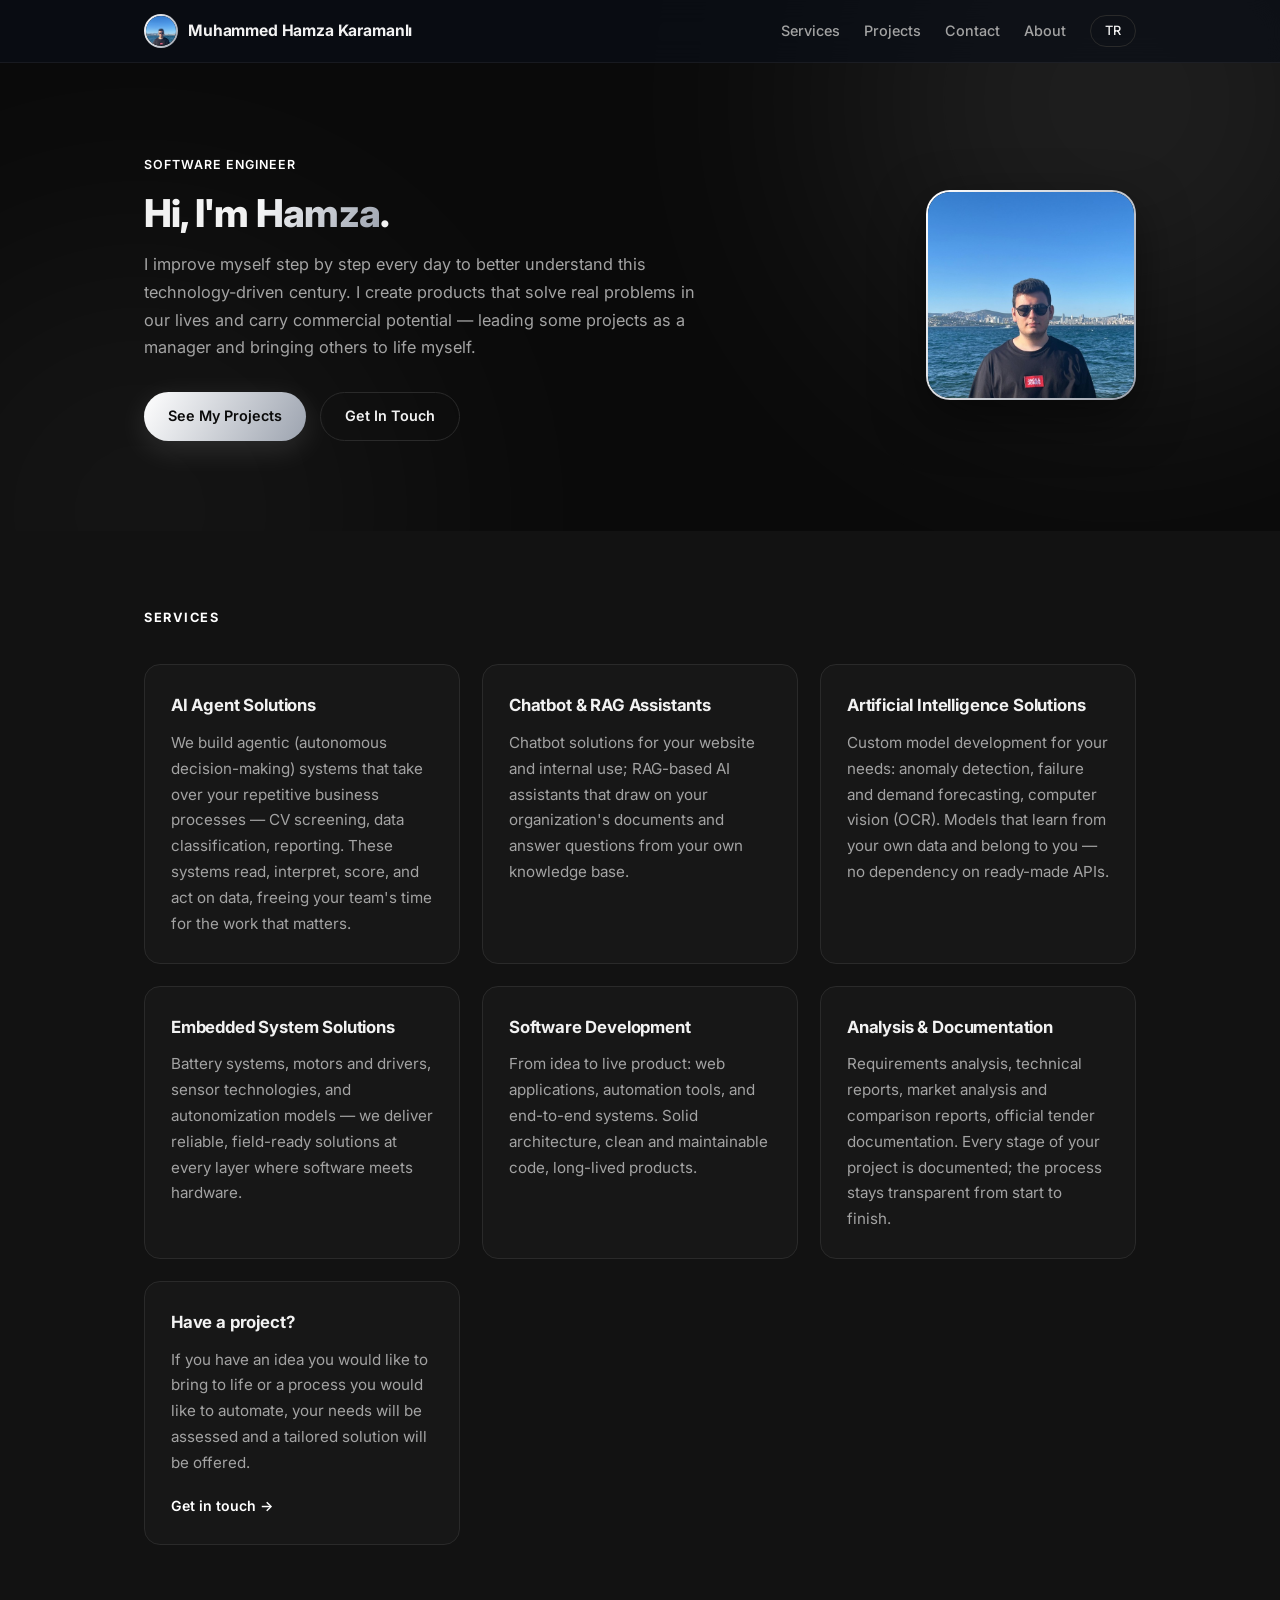
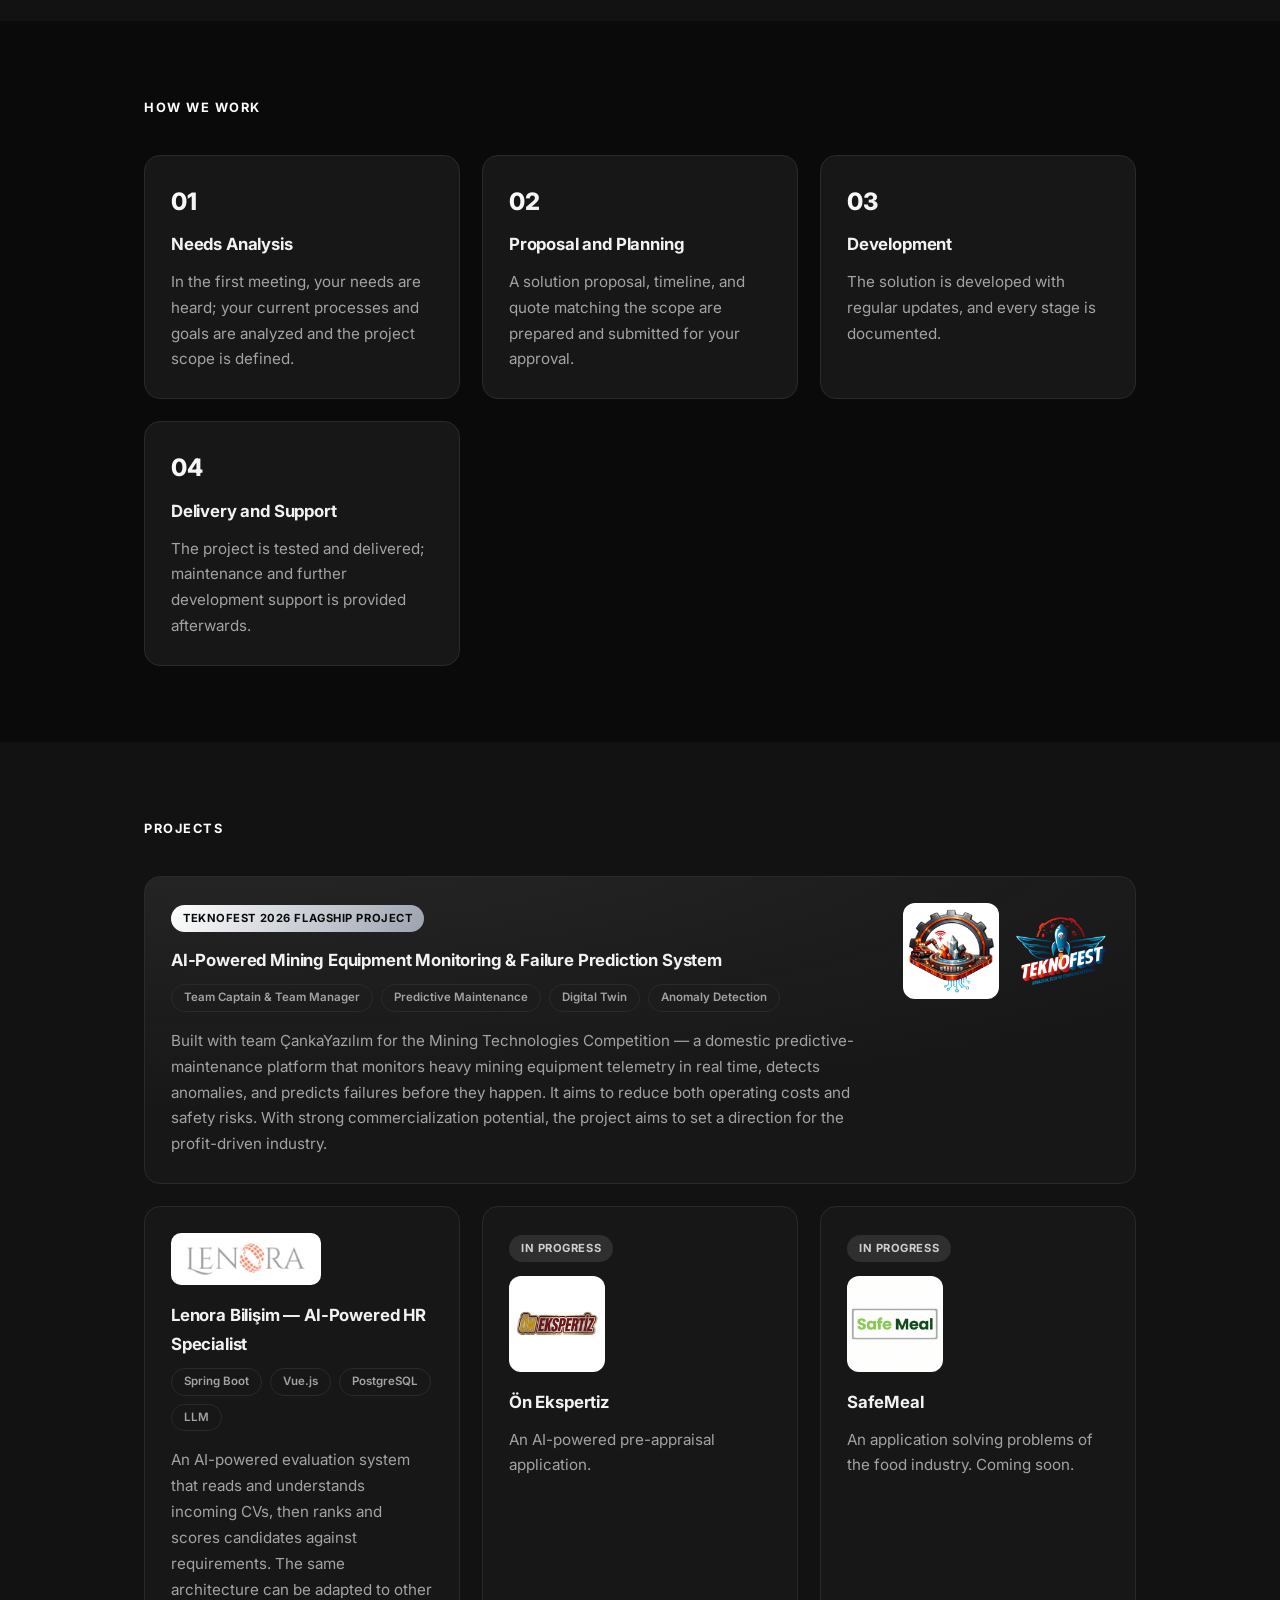
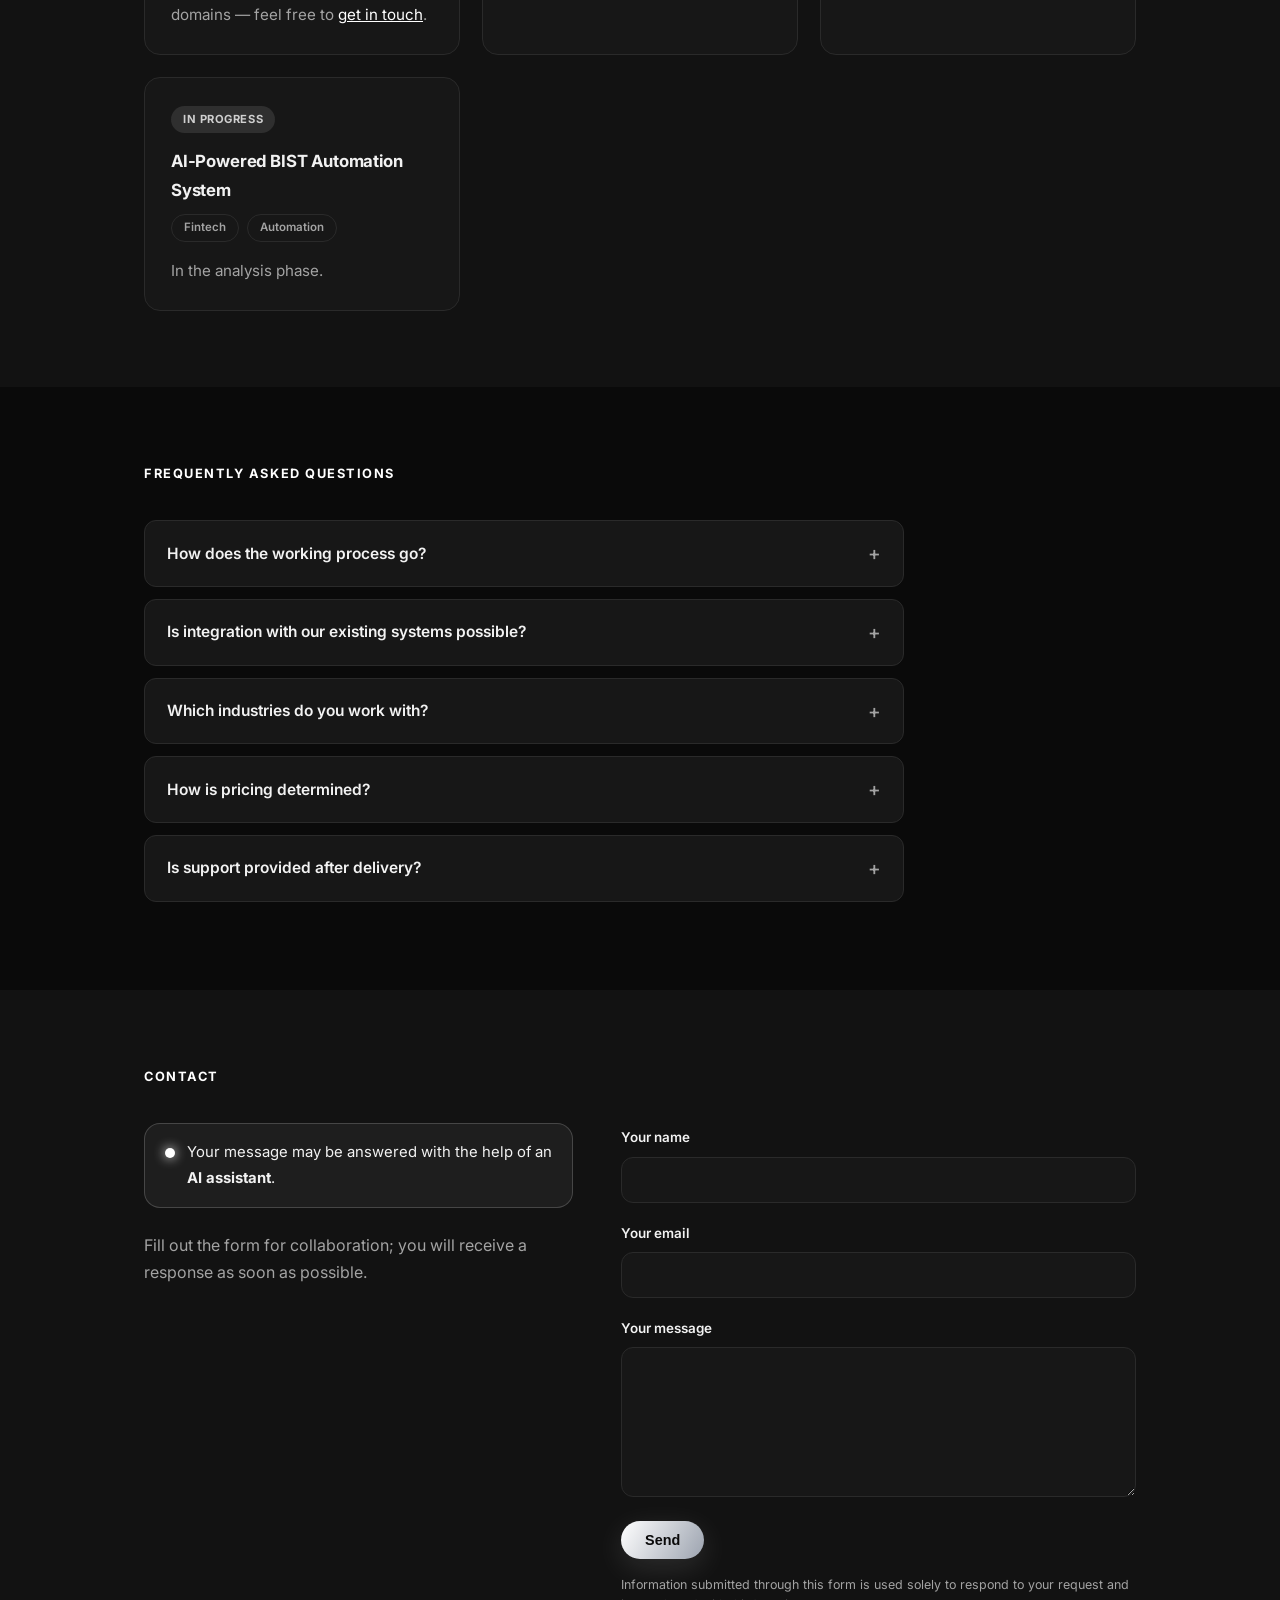
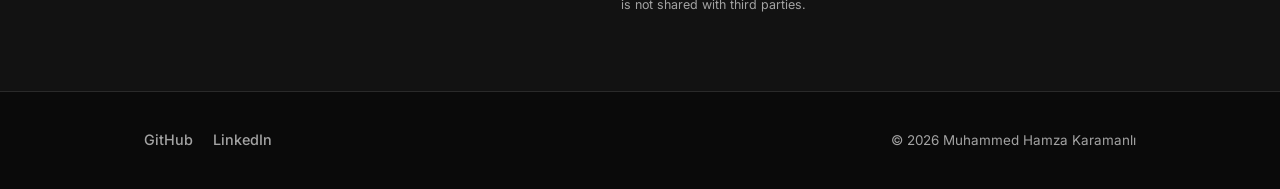
==== commit ee0cebb3: "Footer GitHub linki geri eklendi; görseller küçültüldü ve lazy loading eklendi Co-Authored-By: Claud" ====
--- a/en/index.html
+++ b/en/index.html
@@ -140,14 +140,14 @@
             <p class="desc">Built with team ÇankaYazılım for the Mining Technologies Competition — a domestic predictive-maintenance platform that monitors heavy mining equipment telemetry in real time, detects anomalies, and predicts failures before they happen. It aims to reduce both operating costs and safety risks. With strong commercialization potential, the project aims to set a direction for the profit-driven industry.</p>
           </div>
           <div class="logo-row">
-            <img class="project-logo" src="../assets/maden-proje-logo.jpg" alt="Project logo">
-            <img class="project-logo" src="../assets/teknofest-logo.png" alt="TEKNOFEST logo">
+            <img class="project-logo" src="../assets/maden-proje-logo.jpg" alt="Project logo" loading="lazy" decoding="async">
+            <img class="project-logo" src="../assets/teknofest-logo.png" alt="TEKNOFEST logo" loading="lazy" decoding="async">
           </div>
         </div>
       </div>
 
       <div class="card reveal">
-        <img class="company-logo card-logo-top" src="../assets/lenora-logo.png" alt="Lenora Bilişim logo">
+        <img class="company-logo card-logo-top" src="../assets/lenora-logo.png" alt="Lenora Bilişim logo" loading="lazy" decoding="async">
         <h3>Lenora Bilişim — AI-Powered HR Specialist</h3>
         <div class="chips">
           <span class="chip">Spring Boot</span>
@@ -160,14 +160,14 @@
 
       <div class="card reveal">
         <div><span class="badge soft">In Progress</span></div>
-        <img class="project-logo card-logo-top" src="../assets/on-ekspertiz-logo.png" alt="Ön Ekspertiz logo">
+        <img class="project-logo card-logo-top" src="../assets/on-ekspertiz-logo.png" alt="Ön Ekspertiz logo" loading="lazy" decoding="async">
         <h3>Ön Ekspertiz</h3>
         <p class="desc">An AI-powered pre-appraisal application.</p>
       </div>
 
       <div class="card reveal">
         <div><span class="badge soft">In Progress</span></div>
-        <img class="project-logo card-logo-top" src="../assets/safemeal-logo.png" alt="SafeMeal logo">
+        <img class="project-logo card-logo-top" src="../assets/safemeal-logo.png" alt="SafeMeal logo" loading="lazy" decoding="async">
         <h3>SafeMeal</h3>
         <p class="desc">An application solving problems of the food industry. Coming soon.</p>
       </div>
@@ -251,6 +251,7 @@
 
 <footer>
   <div class="container">
+    <a href="https://github.com/krmnlhmza" target="_blank" rel="noopener">GitHub</a>
     <a href="https://www.linkedin.com/in/krmnlhmza" target="_blank" rel="noopener">LinkedIn</a>
     <span class="copy">© 2026 Muhammed Hamza Karamanlı</span>
   </div>
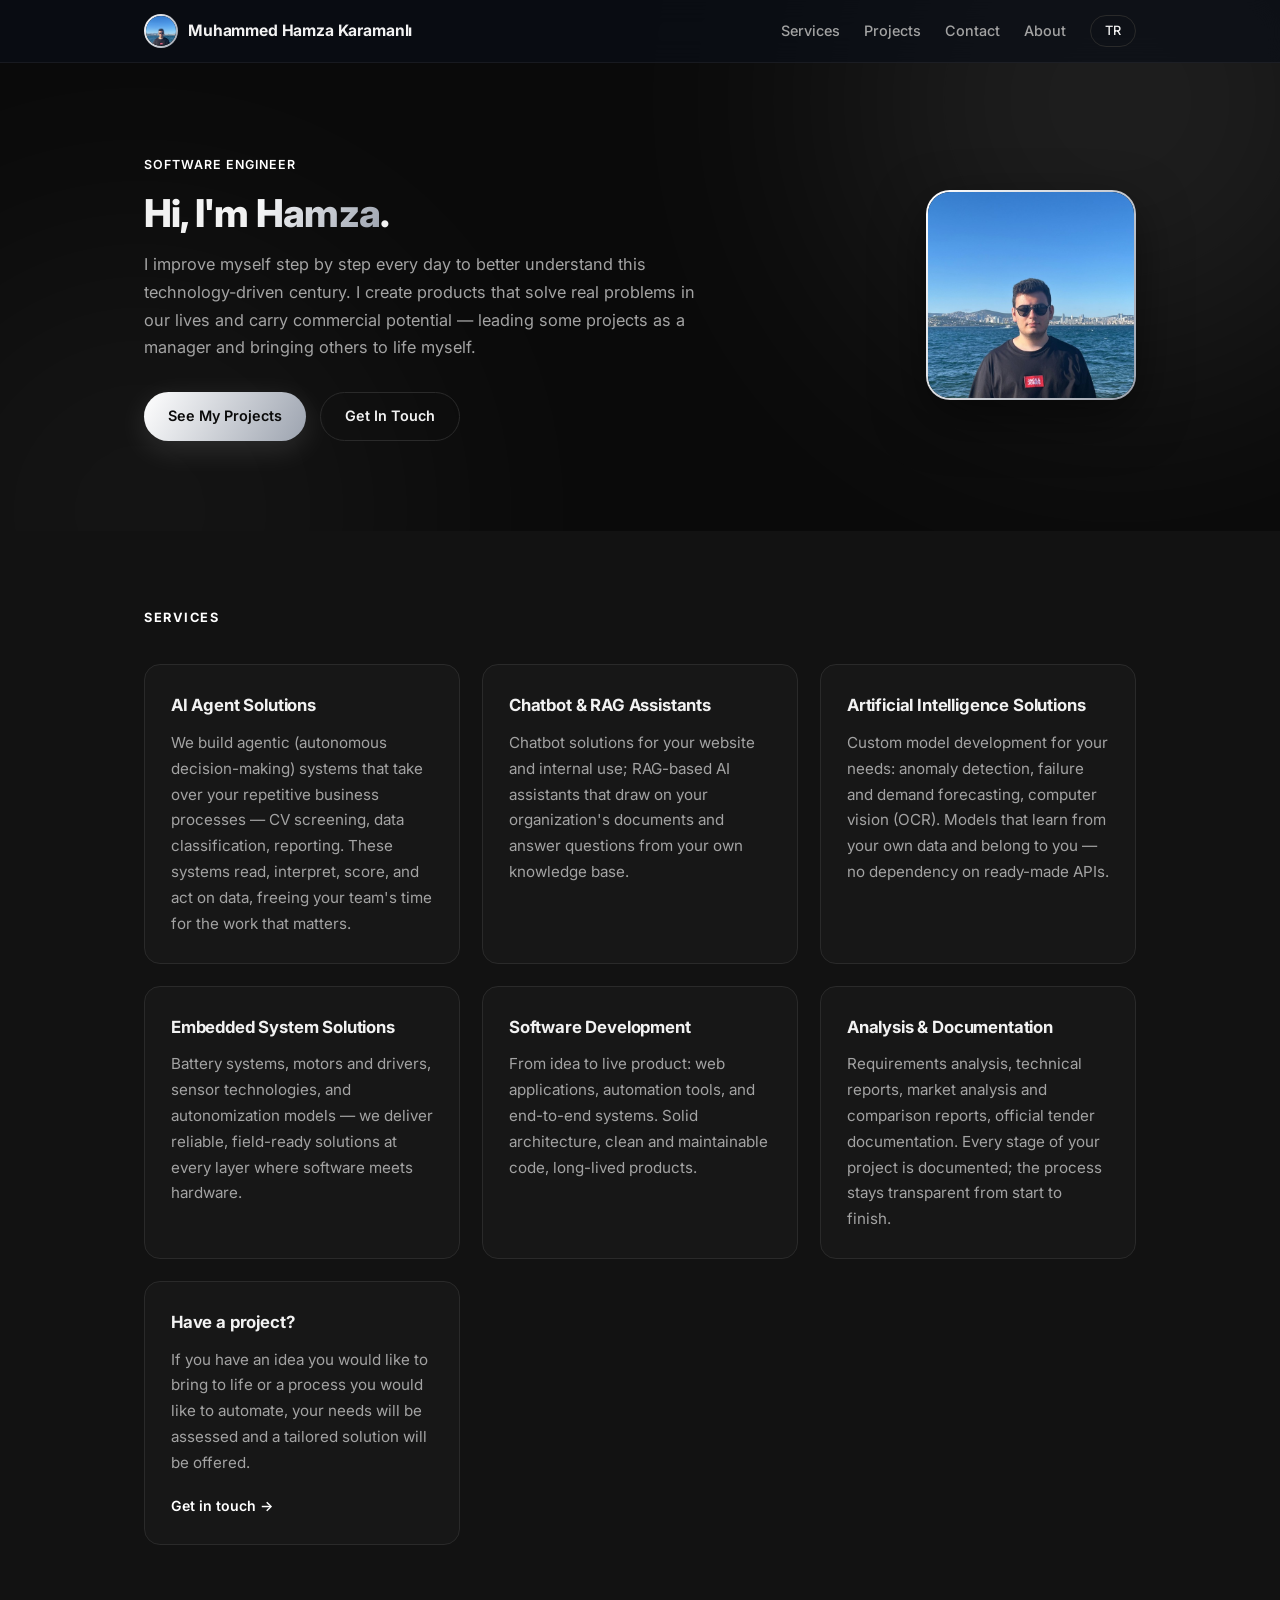
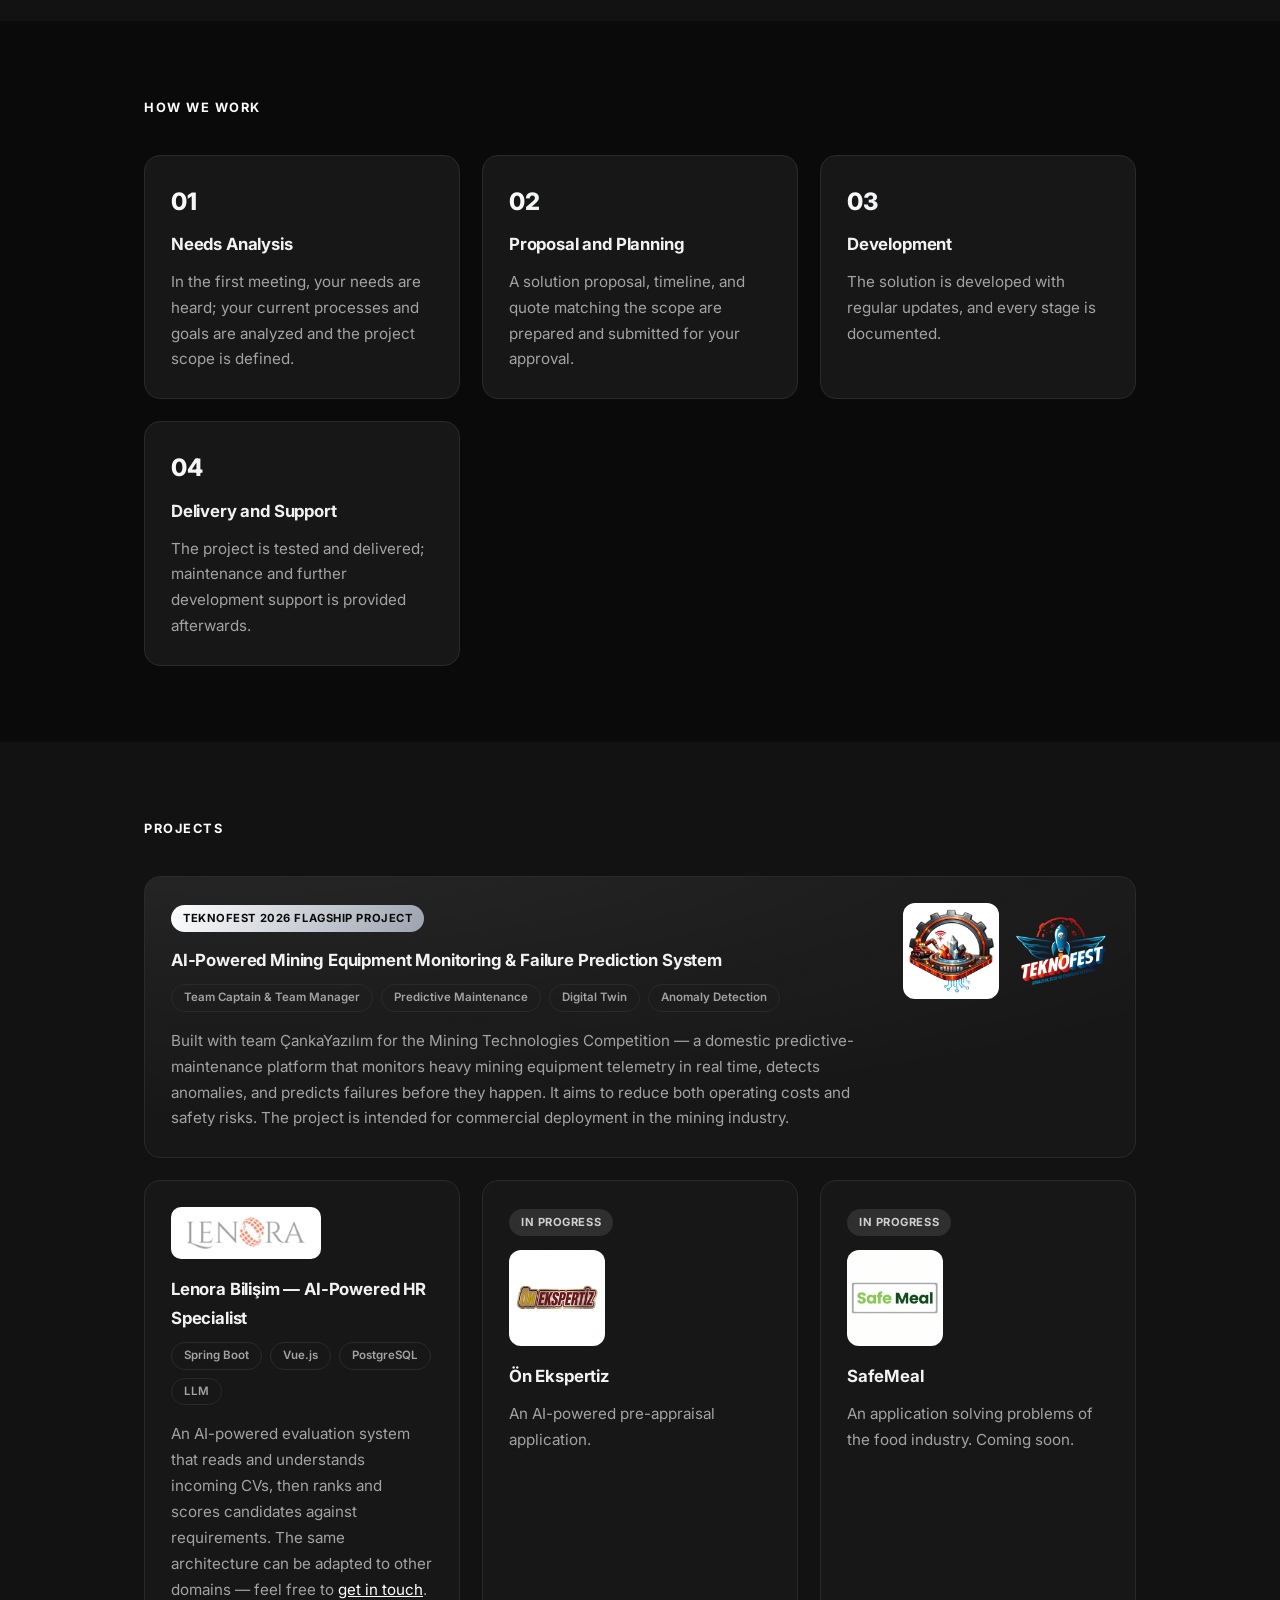
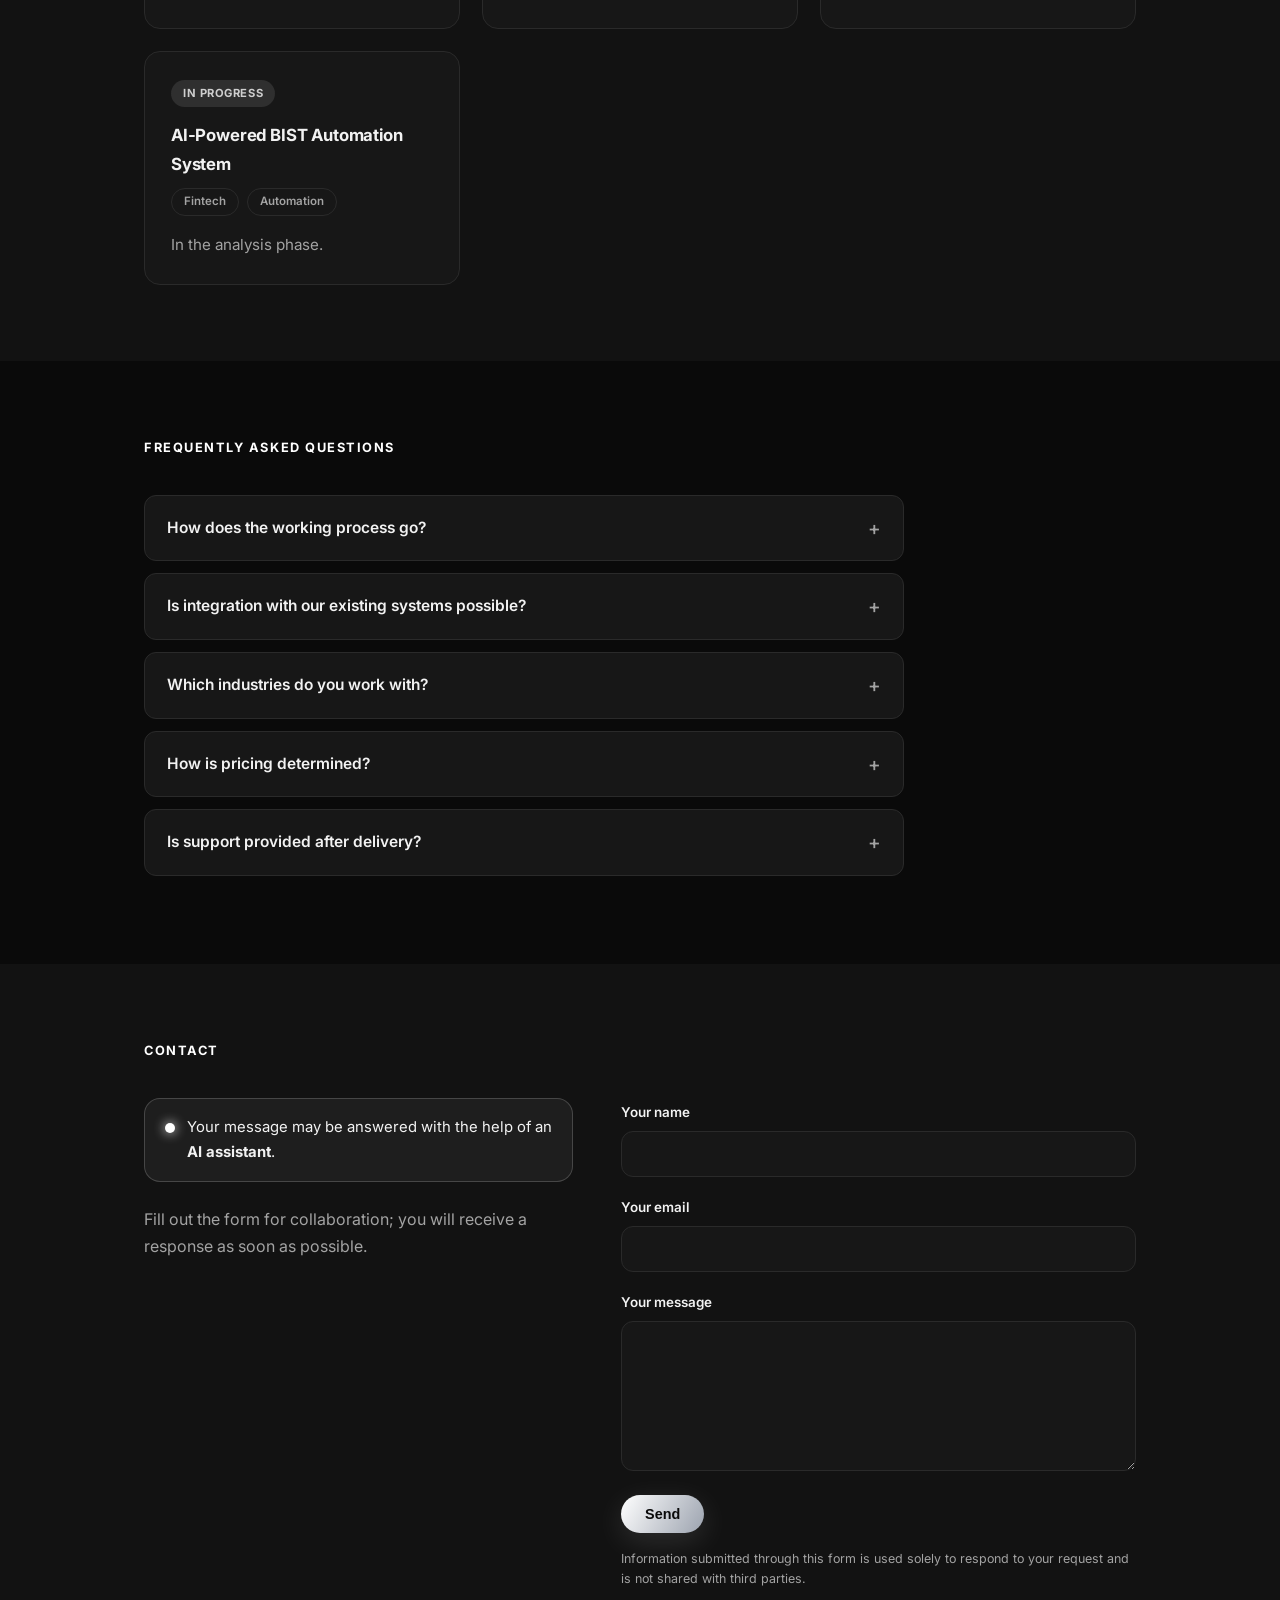
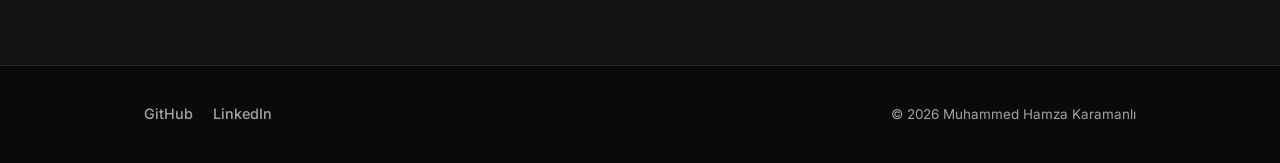
==== commit a1ca63ca: "TEKNOFEST açıklaması: madencilik sektöründe ticari kullanım hedefi Co-Authored-By: Claude Fable 5 <n" ====
--- a/en/index.html
+++ b/en/index.html
@@ -137,7 +137,7 @@
               <span class="chip">Digital Twin</span>
               <span class="chip">Anomaly Detection</span>
             </div>
-            <p class="desc">Built with team ÇankaYazılım for the Mining Technologies Competition — a domestic predictive-maintenance platform that monitors heavy mining equipment telemetry in real time, detects anomalies, and predicts failures before they happen. It aims to reduce both operating costs and safety risks. With strong commercialization potential, the project aims to set a direction for the profit-driven industry.</p>
+            <p class="desc">Built with team ÇankaYazılım for the Mining Technologies Competition — a domestic predictive-maintenance platform that monitors heavy mining equipment telemetry in real time, detects anomalies, and predicts failures before they happen. It aims to reduce both operating costs and safety risks. The project is intended for commercial deployment in the mining industry.</p>
           </div>
           <div class="logo-row">
             <img class="project-logo" src="../assets/maden-proje-logo.jpg" alt="Project logo" loading="lazy" decoding="async">
